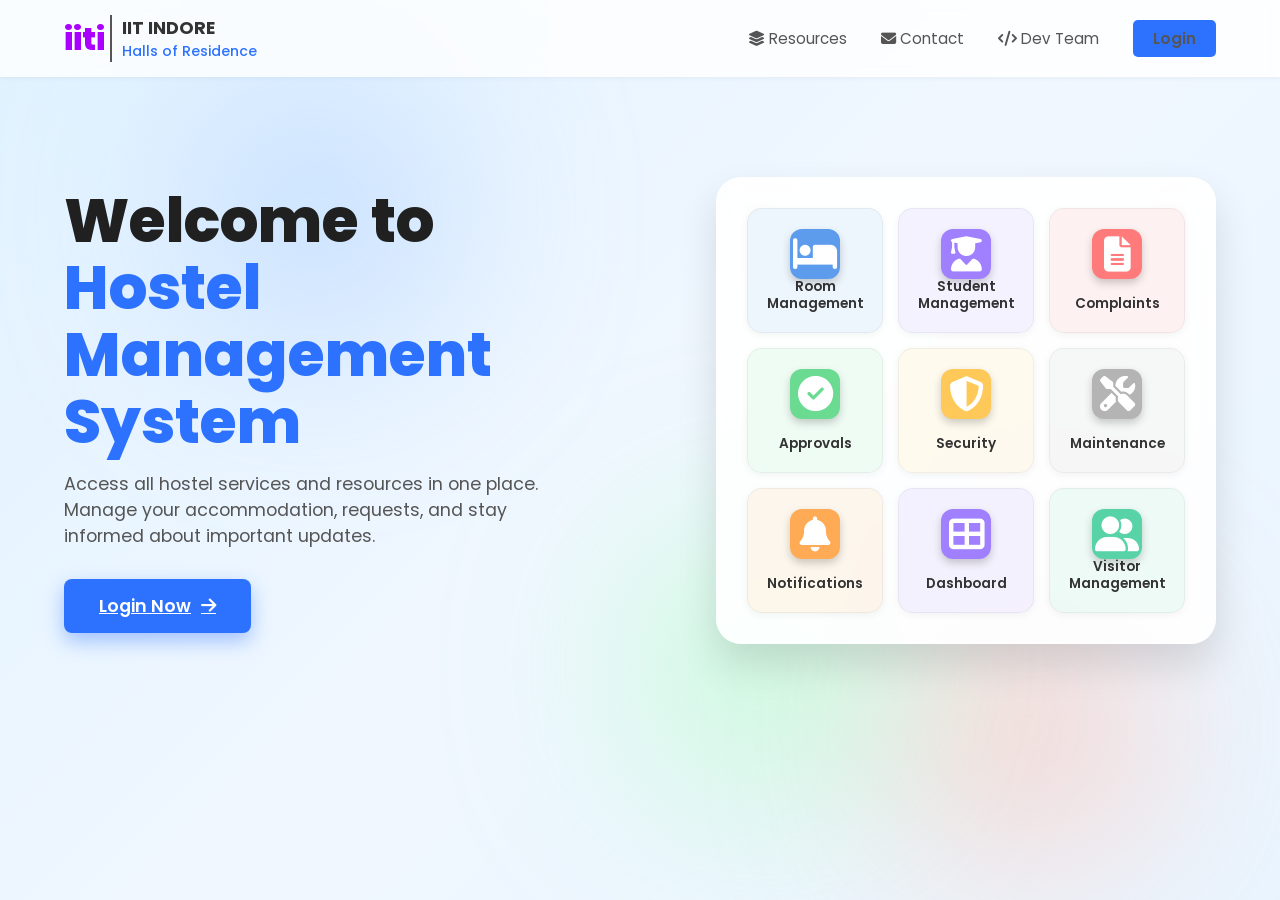
==== public/index.html @ d9a0ff0b "first commit" ====
<!DOCTYPE html>
<html lang="en">
<head>
    <meta charset="UTF-8">
    <meta name="viewport" content="width=device-width, initial-scale=1.0">
    <title>Hostel Management System - IIT INDORE (Glassmorphism)</title>
    
    <link href="https://fonts.googleapis.com/css2?family=Poppins:wght@300;400;500;600;700;800&display=swap" rel="stylesheet"> 
    
    <link rel="stylesheet" href="https://cdnjs.cloudflare.com/ajax/libs/font-awesome/6.5.2/css/all.min.css">
    
    <style>
        /* CSS STYLING STARTS HERE */

        /* Base Styles and Variables */
        :root {
            --primary-blue: #2c72ff; /* Exact Blue for buttons/highlight */
            --dark-blue: #0056b3;
            --text-dark: #333;
            --text-light: #555;
            --glass-bg: rgba(255, 255, 255, 0.4); 
            --shadow-subtle: 0 4px 12px rgba(0, 0, 0, 0.1);
            --background-color: #f7fafd; 
            --card-default-bg: rgba(255, 255, 255, 0.85); /* Default white/light background for cards */
        }

        * {
            margin: 0;
            padding: 0;
            box-sizing: border-box;
            font-family: 'Poppins', sans-serif, 'Segoe UI';
        }

        body {
            background: linear-gradient(135deg, #e0f2ff, #f0f7ff, #e9f5ff);
            min-height: 100vh;
            color: var(--text-dark);
            overflow-x: hidden;
            position: relative;
        }

        /* --- Bubble Background (Blobs) --- */
        .bg-sphere {
            position: absolute;
            width: 250px; 
            height: 250px;
            border-radius: 50%;
            filter: blur(100px); 
            opacity: 0.6;
            z-index: 0;
        }
        .sphere-1 { background-color: #a4c9ff; top: 10%; left: 15%; }
        .sphere-2 { background-color: #ffb7a4; bottom: 5%; right: 10%; }
        .sphere-3 { background-color: #a4ffb4; top: 60%; left: 50%; }

        /* Header / Navbar */
        .header {
            display: flex;
            justify-content: space-between;
            align-items: center;
            padding: 15px 5%;
            background: rgba(255, 255, 255, 0.8); 
            backdrop-filter: blur(5px); 
            position: sticky;
            top: 0;
            z-index: 100;
            box-shadow: 0 1px 5px rgba(0, 0, 0, 0.05);
        }

        .logo-container { display: flex; align-items: center; }

        .iiti-logo { font-size: 2em; font-weight: 800; color: #AA00FF; margin-right: 5px; line-height: 0.8; }
        .logo-text-box { border-left: 2px solid #555; padding-left: 10px; }
        .logo-text { font-size: 1.1em; font-weight: 700; color: var(--text-dark); }
        .logo-subtext { display: block; font-size: 0.8em; font-weight: 500; color: var(--primary-blue); }

        .nav-links a { text-decoration: none; color: var(--text-light); margin-left: 30px; font-size: 0.95em; transition: color 0.3s; }
        .nav-links a:hover { color: var(--primary-blue); }

        .login-button {
            background-color: var(--primary-blue);
            color: white;
            padding: 8px 20px;
            border-radius: 5px;
            font-weight: 600;
            margin-left: 30px;
            transition: background-color 0.3s;
        }
        .login-button:hover { background-color: var(--dark-blue); }

        /* --- Main Content & Hero --- */
        .main-content {
            display: flex;
            justify-content: space-between;
            align-items: center;
            padding: 100px 5%;
            gap: 60px;
            max-width: 1300px;
            margin: auto;
            position: relative;
            z-index: 10;
        }

        .hero-text { flex: 1; max-width: 50%; }

        .hero-text h1 { font-size: 3.8em; font-weight: 800; margin-bottom: 15px; line-height: 1.1; color: #202020; }
        .hero-text .highlight { color: var(--primary-blue); font-weight: 800; }
        .hero-text p { font-size: 1.1em; color: var(--text-light); margin-bottom: 30px; max-width: 500px; }

        .login-now-btn {
            background-color: var(--primary-blue);
            color: white;
            padding: 14px 35px; 
            border-radius: 8px;
            font-weight: 600;
            font-size: 1.1em;
            display: inline-flex;
            align-items: center;
            gap: 10px;
            transition: background-color 0.3s, box-shadow 0.3s;
            box-shadow: 0 8px 20px rgba(44, 114, 255, 0.4);
        }
        .login-now-btn:hover { background-color: var(--dark-blue); }


        /* --- Dashboard Grid - Glassmorphism --- */
        .dashboard-grid-container {
            flex: 1;
            padding: 30px; 
            background: rgba(255, 255, 255, 0.9); 
            border-radius: 25px;
            border: 1px solid rgba(255, 255, 255, 0.5);
            box-shadow: 0 20px 40px rgba(0, 0, 0, 0.12);
            backdrop-filter: blur(12px); 
            -webkit-backdrop-filter: blur(12px);
            max-width: 500px; 
        }

        .dashboard-grid { display: grid; grid-template-columns: repeat(3, 1fr); gap: 15px; }

        /* Card Styles */
        .card {
            /* Default background is now a mild color, not just white */
            background-color: var(--card-default-bg);
            border-radius: 15px;
            box-shadow: 0 2px 8px rgba(0, 0, 0, 0.05);
            transition: all 0.3s ease;
            height: 125px;
            cursor: pointer;
            position: relative; 
            overflow: hidden; 
            text-align: center;
            border: 1px solid rgba(0, 0, 0, 0.05);
        }

        .card:hover {
            transform: translateY(-4px);
            box-shadow: 0 8px 20px rgba(0, 0, 0, 0.1);
        }

        /* Card Icon Styles */
        .card i {
            font-size: 2.2em;
            width: 50px;
            height: 50px;
            border-radius: 12px;
            display: flex;
            align-items: center;
            justify-content: center;
            color: white; 
            position: absolute; 
            top: 20px;
            left: 50%;
            transform: translateX(-50%);
            transition: all 0.3s ease; 
            box-shadow: 0 4px 8px rgba(0, 0, 0, 0.2); /* Shadow on the colored icon square */
        }
        
        /* Default Text (Short label) */
        .card::before {
            content: attr(data-default);
            position: absolute;
            bottom: 20px;
            left: 50%;
            transform: translateX(-50%);
            font-size: 0.85em;
            font-weight: 600;
            color: var(--text-dark);
            transition: all 0.3s ease; 
            width: 90%;
            line-height: 1.2;
        }

        /* Hover Text (Long description) */
        .card::after {
            content: attr(data-hover);
            position: absolute;
            top: 50%;
            left: 50%;
            transform: translate(-50%, 150%); 
            font-size: 0.85em;
            font-weight: 500;
            color: var(--text-dark); 
            opacity: 0;
            transition: all 0.3s ease; 
            width: 90%;
            line-height: 1.4;
        }

        /* --- HOVER EFFECT: SWAP CONTENT --- */
        .card:hover i { opacity: 0; transform: translate(-50%, -100%); }
        .card:hover::before { opacity: 0; transform: translate(-50%, 100%); }
        .card:hover::after { opacity: 1; transform: translate(-50%, -50%); }


        /* --- MILD CARD COLORS & ICON COLORS --- */
        
        /* 1. Room Management - Blue */
        .card[data-default="Room Management"] { background-color: rgba(93, 156, 236, 0.1); }
        .card[data-default="Room Management"] i { background-color: #5D9CEC; }
        .card[data-default="Room Management"]:hover { box-shadow: 0 0 0 4px #5D9CEC; }

        /* 2. Student Management - Light Purple */
        .card[data-default="Student Management"] { background-color: rgba(160, 128, 255, 0.1); }
        .card[data-default="Student Management"] i { background-color: #A080FF; }
        .card[data-default="Student Management"]:hover { box-shadow: 0 0 0 4px #A080FF; }

        /* 3. Complaints - Red/Orange */
        .card[data-default="Complaints"] { background-color: rgba(255, 123, 123, 0.1); }
        .card[data-default="Complaints"] i { background-color: #FF7B7B; } 
        .card[data-default="Complaints"]:hover { box-shadow: 0 0 0 4px #FF7B7B; }

        /* 4. Approvals - Mint Green */
        .card[data-default="Approvals"] { background-color: rgba(108, 219, 146, 0.1); }
        .card[data-default="Approvals"] i { background-color: #6CDB92; } 
        .card[data-default="Approvals"]:hover { box-shadow: 0 0 0 4px #6CDB92; }

        /* 5. Security - Orange */
        .card[data-default="Security"] { background-color: rgba(255, 201, 89, 0.1); }
        .card[data-default="Security"] i { background-color: #FFC959; }
        .card[data-default="Security"]:hover { box-shadow: 0 0 0 4px #FFC959; }

        /* 6. Maintenance - Gray */
        .card[data-default="Maintenance"] { background-color: rgba(180, 180, 180, 0.1); }
        .card[data-default="Maintenance"] i { background-color: #B4B4B4; }
        .card[data-default="Maintenance"]:hover { box-shadow: 0 0 0 4px #B4B4B4; }

        /* 7. Notifications - Yellow/Light Orange */
        .card[data-default="Notifications"] { background-color: rgba(255, 170, 85, 0.1); }
        .card[data-default="Notifications"] i { background-color: #FFAA55; }
        .card[data-default="Notifications"]:hover { box-shadow: 0 0 0 4px #FFAA55; }

        /* 8. Dashboard - Bright Purple */
        .card[data-default="Dashboard"] { background-color: rgba(160, 128, 255, 0.1); }
        .card[data-default="Dashboard"] i { background-color: #A080FF; }
        .card[data-default="Dashboard"]:hover { box-shadow: 0 0 0 4px #A080FF; }

        /* 9. Visitor Management - Teal */
        .card[data-default="Visitor Management"] { background-color: rgba(87, 211, 167, 0.1); }
        .card[data-default="Visitor Management"] i { background-color: #57D3A7; }
        .card[data-default="Visitor Management"]:hover { box-shadow: 0 0 0 4px #57D3A7; }

        /* Responsive adjustments */
        @media (max-width: 900px) {
            .main-content { flex-direction: column; padding: 40px 5%; text-align: center; }
            .hero-text { max-width: 100%; }
            .dashboard-grid-container { max-width: 100%; padding: 25px; }
            .dashboard-grid { grid-template-columns: repeat(2, 1fr); }
            .header { flex-wrap: wrap; justify-content: center; }
            .nav-links { margin-top: 15px; }
            .login-button { margin-left: 15px; }
        }
    </style>
</head>
<body>
    <div class="bg-sphere sphere-1"></div>
    <div class="bg-sphere sphere-2"></div>
    <div class="bg-sphere sphere-3"></div>

    <header class="header">
        <div class="logo-container">
            <span class="iiti-logo">iiti</span>
            <div class="logo-text-box">
                <div class="logo-text">
                    IIT INDORE
                    <span class="logo-subtext">Halls of Residence</span>
                </div>
            </div>
        </div>
        <nav class="nav-links">
            <a href="#"><i class="fas fa-layer-group"></i> Resources</a>
            <a href="#"><i class="fas fa-envelope"></i> Contact</a>
            <a href="#"><i class="fas fa-code"></i> Dev Team</a>
            <a href="#" class="login-button">Login</a>
        </nav>
    </header>

    <main class="main-content">
        <div class="hero-text">
            <h1>
                Welcome to <br>
                <span class="highlight">Hostel Management System</span>
            </h1>
            <p>
                Access all hostel services and resources in one place. Manage your accommodation, requests, and stay informed about important updates.
            </p>
            <a href="#" class="login-now-btn">
                Login Now <i class="fas fa-arrow-right"></i>
            </a>
        </div>

        <div class="dashboard-grid-container">
            <div class="dashboard-grid">
                
                <a href="#" class="card" 
                   data-default="Room Management" 
                   data-hover="Allocate and manage hostel rooms efficiently">
                    <i class="fas fa-bed"></i>
                </a>

                <a href="#" class="card" 
                   data-default="Student Management" 
                   data-hover="Manage student profiles and enrollment details">
                    <i class="fas fa-user-graduate"></i>
                </a>

                <a href="#" class="card" 
                   data-default="Complaints" 
                   data-hover="Register and track maintenance or service complaints">
                    <i class="fas fa-file-alt"></i>
                </a>

                <a href="#" class="card" 
                   data-default="Approvals" 
                   data-hover="Handle leave and request approvals efficiently">
                    <i class="fas fa-check-circle"></i>
                </a>

                <a href="#" class="card" 
                   data-default="Security" 
                   data-hover="Monitor student movements and gate entries/exits">
                    <i class="fas fa-shield-alt"></i>
                </a>

                <a href="#" class="card" 
                   data-default="Maintenance" 
                   data-hover="Schedule and manage repairs and facility maintenance">
                    <i class="fas fa-tools"></i>
                </a>

                <a href="#" class="card" 
                   data-default="Notifications" 
                   data-hover="Receive important alerts and system updates">
                    <i class="fas fa-bell"></i>
                </a>

                <a href="#" class="card" 
                   data-default="Dashboard" 
                   data-hover="View system overview and key performance indicators">
                    <i class="fas fa-th-large"></i>
                </a>

                <a href="#" class="card" 
                   data-default="Visitor Management" 
                   data-hover="Register, track, and manage all visitors securely">
                    <i class="fas fa-user-friends"></i>
                </a>
            </div>
        </div>
    </main>
    
</body>
</html>
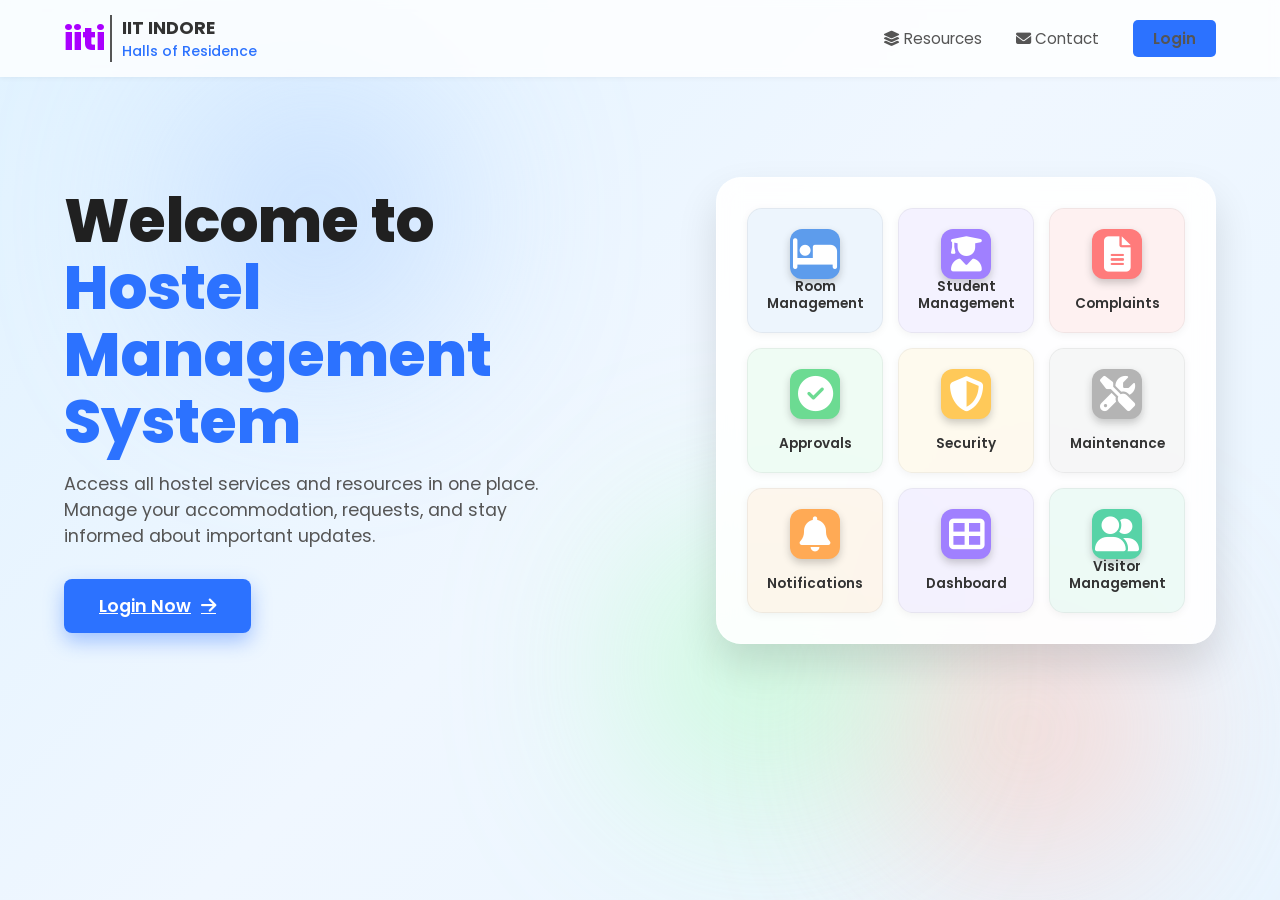
==== commit d9b60fc9: "last commit" ====
--- a/public/index.html
+++ b/public/index.html
@@ -290,8 +290,8 @@
         <nav class="nav-links">
             <a href="#"><i class="fas fa-layer-group"></i> Resources</a>
             <a href="#"><i class="fas fa-envelope"></i> Contact</a>
-            <a href="#"><i class="fas fa-code"></i> Dev Team</a>
-            <a href="#" class="login-button">Login</a>
+
+            <a href="login.html" class="login-button">Login</a>
         </nav>
     </header>
 
@@ -304,7 +304,7 @@
             <p>
                 Access all hostel services and resources in one place. Manage your accommodation, requests, and stay informed about important updates.
             </p>
-            <a href="#" class="login-now-btn">
+            <a href="login.html" class="login-now-btn">
                 Login Now <i class="fas fa-arrow-right"></i>
             </a>
         </div>
